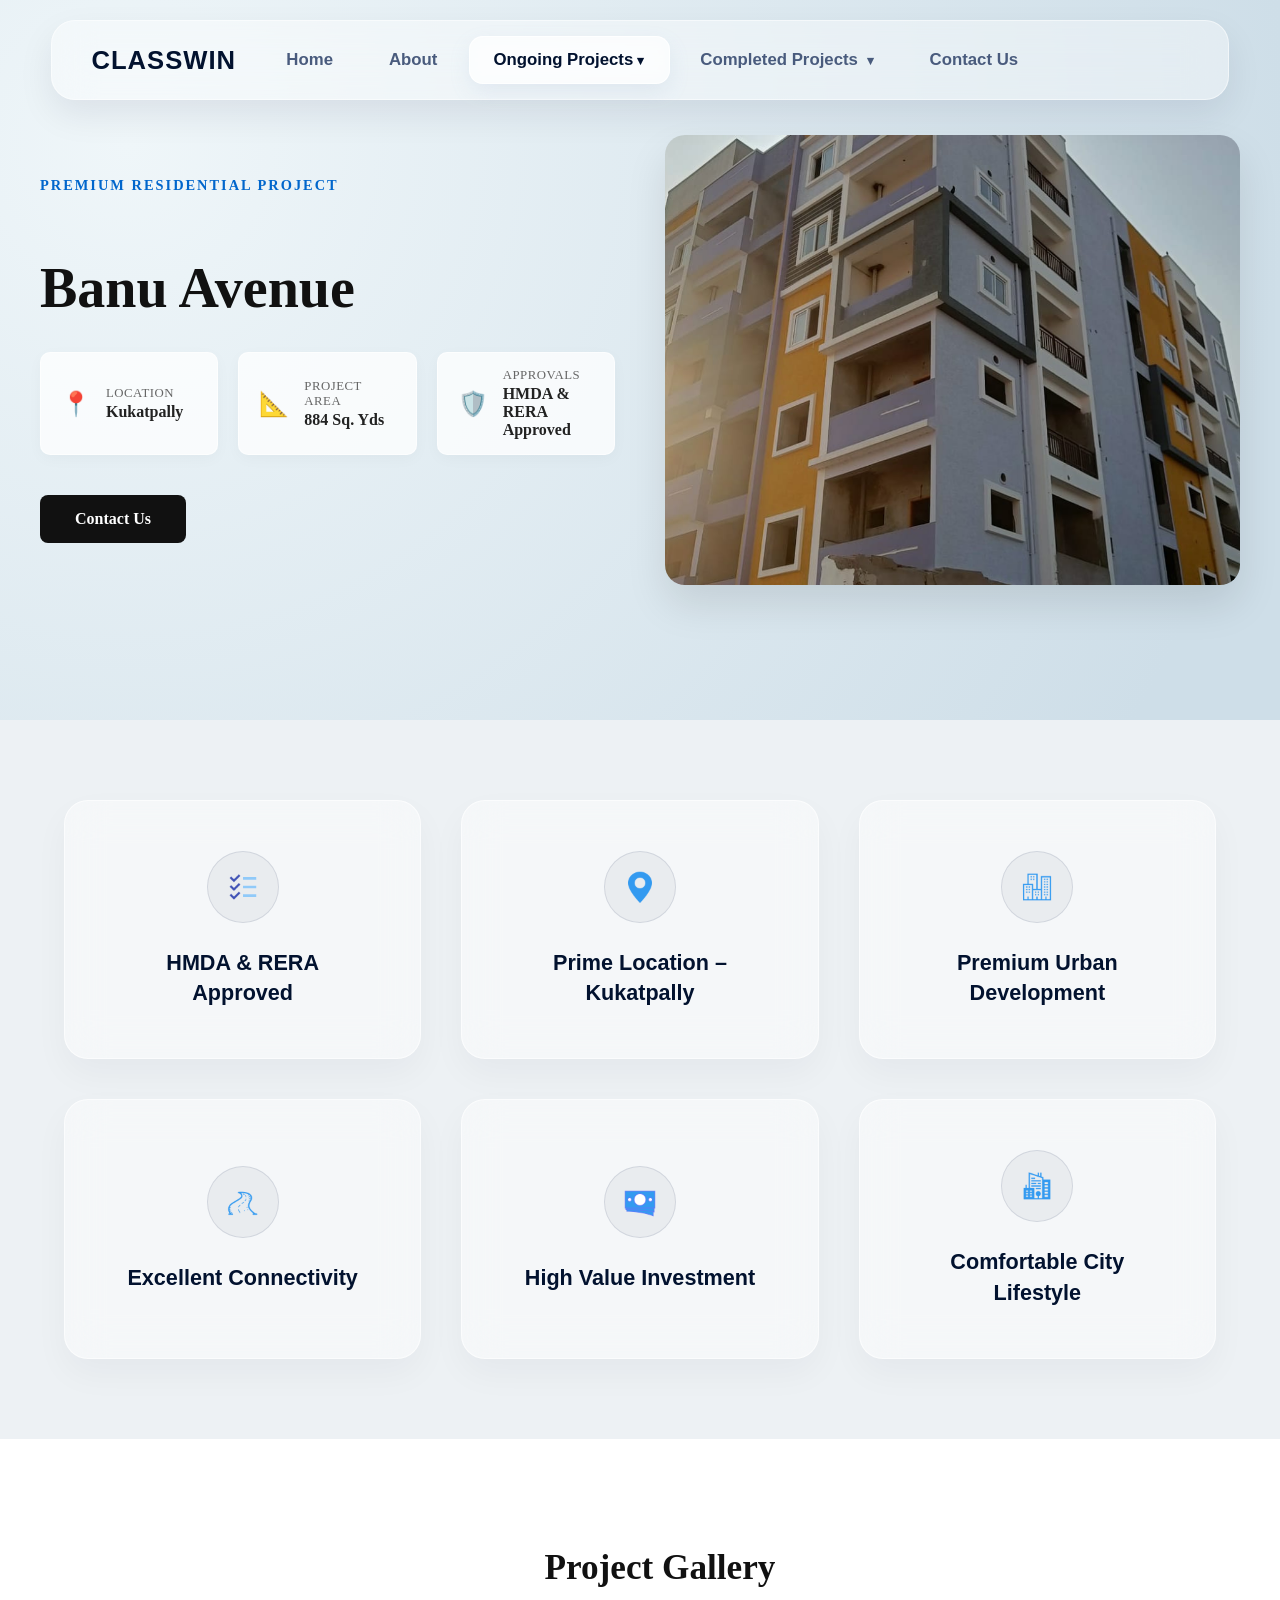
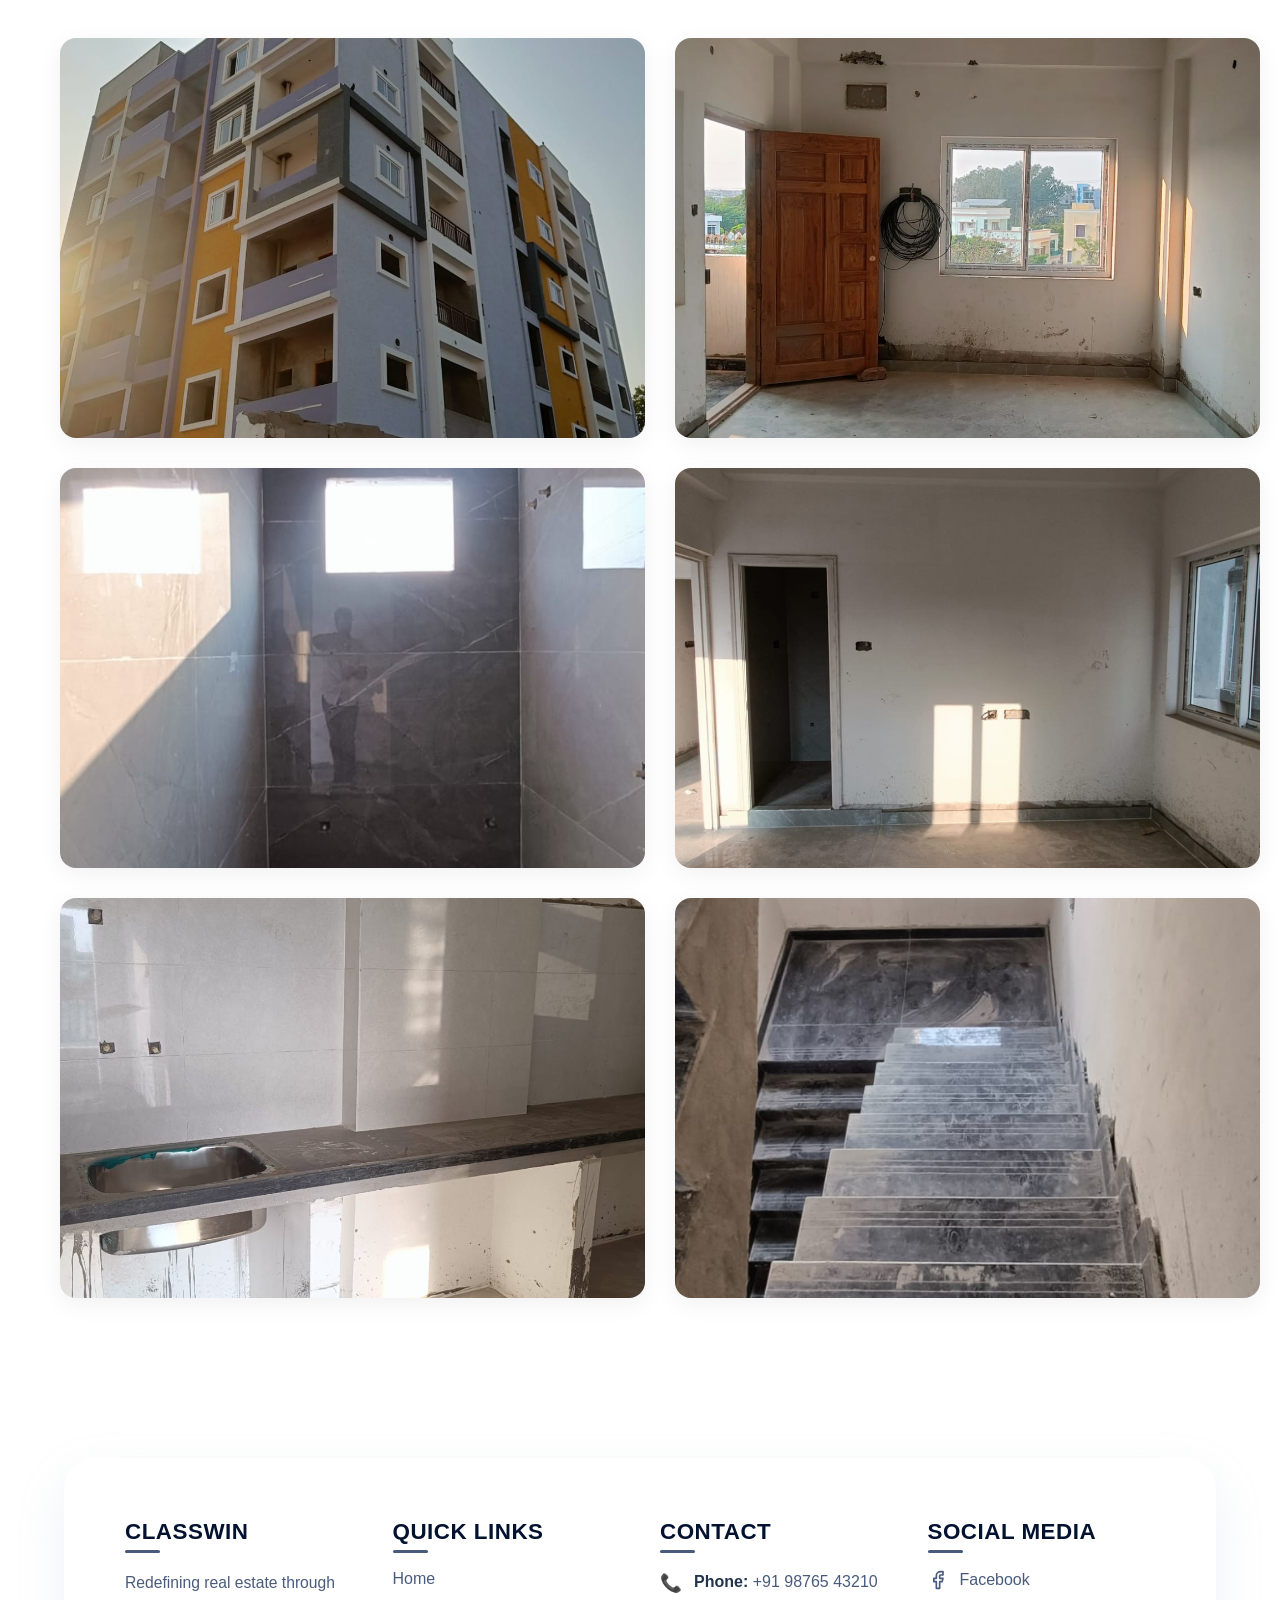
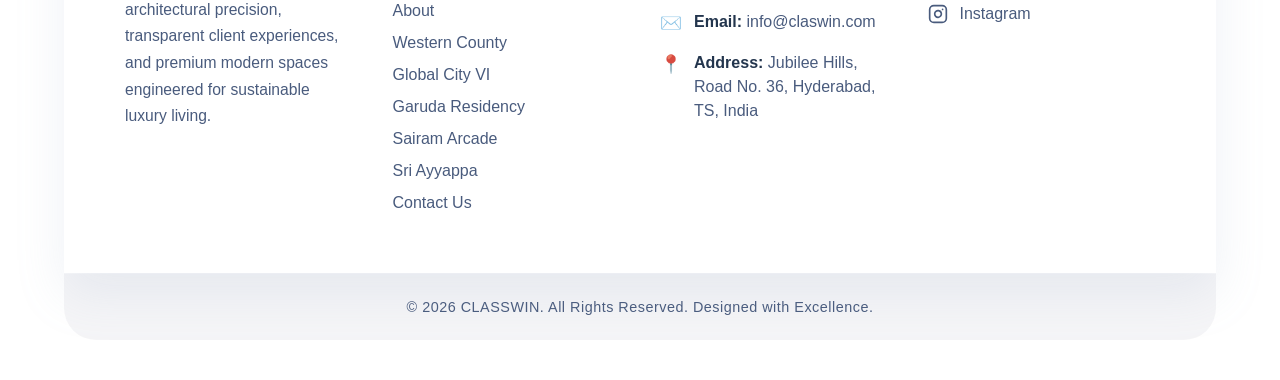
==== banuavenue.html @ 14d24e9e "completed banuavenue project page" ====
<!DOCTYPE html>
<html lang="en">
<head>
    <meta charset="UTF-8">
    <meta name="viewport" content="width=device-width, initial-scale=1.0">
    <title>Banu Avenue</title>
    <link rel="stylesheet" href="CSS/style.css">
    <link rel="stylesheet" href="CSS/banuavenue.css">
</head>
<body>
    <header>
       <header class="main-header">
     <nav class="navbar">
        <div class="logo">CLASSWIN</div>
        
        <div class="nav-links-container">
            <!-- The sliding glass container element -->
            <div class="sliding-glass-pill"></div>
            
            <ul class="nav-links">
                <li class="nav-item"><a href="home.html">Home</a></li>
                <li class="nav-item"><a href="about.html">About</a></li>
                <li class="nav-item has-dropdown">
    <a href="javascript:void(0);" class="dropdown-trigger">Ongoing Projects<span class="arrow">&#9662;</span></a>
    <ul class="dropdown-menu">
        <li><a href="Globalcity_VI.html">Global City VI</a></li>
        <li><a href="westerncounty.html">Western County</a></li>
        <li><a href="hamptonpalms.html">Hampton Palms</a></li>
        <li><a href="banuavenue.html">Banu Avenue</a></li>
    </ul>
</li>
                <li class="nav-item has-dropdown">
    <a href="javascript:void(0);" class="dropdown-trigger">Completed Projects <span class="arrow">&#9662;</span></a>
    <ul class="dropdown-menu">
        <li><a href="garudaresidency.html">Garuda Residency</a></li>
        <li><a href="sairamarcade.html">Sairam Arcade</a></li>
        <li><a href="sriayyappa.html">Sri Ayyappa</a></li>
    </ul>
</li>
                <li class="nav-item"><a href="contactus.html">Contact Us</a></li>
            </ul>
        </div>
        

        <span class="nav-spacer"></span>
    </nav>
</header>
    </header>

    <main>
        <section class="hero-section">
    <div class="hero-container">
        <div class="hero-content">
            <span class="hero-tag">Premium Residential Project</span>
            <h1>Banu Avenue</h1>
            
            <div class="hero-details">
                <div class="detail-item">
                    <span class="detail-icon">📍</span>
                    <div class="detail-text">
                        <small>Location</small>
                        <strong>Kukatpally</strong>
                    </div>
                </div>
                
                <div class="detail-item">
                    <span class="detail-icon">📐</span>
                    <div class="detail-text">
                        <small>Project Area</small>
                        <strong>884 Sq. Yds</strong>
                    </div>
                </div>

                <div class="detail-item">
                    <span class="detail-icon">🛡️</span>
                    <div class="detail-text">
                        <small>Approvals</small>
                        <strong>HMDA & RERA Approved</strong>
                    </div>
                </div>
            </div>

            <div class="hero-actions">
                <a href="contactus.html" class="btn-primary">Contact Us</a>
            </div>
        </div>
        
        <div class="hero-image">
            <div class="image-wrapper">
                <img src="Assets/Images/Ongoing-projects/banuavenue/image2.jpeg" alt="Banu Avenue Presentation">
            </div>
        </div>
    </div>
</section>


<section class="features-grid-section">
    <div class="features-container">

        <!-- Card 1 -->
        <div class="feature-parent-card">
            <div class="feature-icon-wrapper">
                <img src="Assets/Images/Ongoing-projects/banuavenue/hmda&rera.png" alt="HMDA & RERA Approved Icon">
            </div>
            <h3>HMDA & RERA Approved</h3>
            
            <!-- Hidden Child Pop-up Card -->
            <div class="feature-child-popup">
                <p>Banu Avenue is approved by HMDA and RERA, ensuring legal security, transparent documentation, and a safe investment for every buyer.</p>
            </div>
        </div>

        <!-- Card 2 -->
        <div class="feature-parent-card">
            <div class="feature-icon-wrapper">
                <img src="Assets/Images/Ongoing-projects/banuavenue/primelocation.png" alt="Prime Location Icon">
            </div>
            <h3>Prime Location – Kukatpally</h3>
            
            <!-- Hidden Child Pop-up Card -->
            <div class="feature-child-popup">
                <p>Located in the heart of Kukatpally, one of Hyderabad's most sought-after areas, the project offers excellent connectivity to IT hubs, metro stations, shopping malls, schools, hospitals, and major roadways.</p>
            </div>
        </div>

        <!-- Card 3 -->
        <div class="feature-parent-card">
            <div class="feature-icon-wrapper">
                <img src="Assets/Images/Ongoing-projects/banuavenue/urban.png" alt="Premium Urban Development Icon">
            </div>
            <h3>Premium Urban Development</h3>
            
            <!-- Hidden Child Pop-up Card -->
            <div class="feature-child-popup">
                <p>Spread across 884 Sq. Yds, Banu Avenue is designed to maximize space with a well-planned layout that perfectly complements modern city living.</p>
            </div>
        </div>

        <!-- Card 4 -->
        <div class="feature-parent-card">
            <div class="feature-icon-wrapper">
                <img src="Assets/Images/Ongoing-projects/banuavenue/connectivity.png" alt="Excellent Connectivity Icon">
            </div>
            <h3>Excellent Connectivity</h3>
            
            <!-- Hidden Child Pop-up Card -->
            <div class="feature-child-popup">
                <p>Enjoy seamless access to major business districts, public transportation, educational institutions, healthcare centers, and entertainment destinations, making daily life more convenient.</p>
            </div>
        </div>

        <!-- Card 5 -->
        <div class="feature-parent-card">
            <div class="feature-icon-wrapper">
                <img src="Assets/Images/Ongoing-projects/banuavenue/Highinvestment.png" alt="High Value Investment Icon">
            </div>
            <h3>High Value Investment</h3>
            
            <!-- Hidden Child Pop-up Card -->
            <div class="feature-child-popup">
                <p>With Kukatpally's consistently growing real estate demand and strong infrastructure, Banu Avenue presents an excellent opportunity for both residential buyers and investors seeking long-term appreciation.</p>
            </div>
        </div>

        <!-- Card 6 -->
        <div class="feature-parent-card">
            <div class="feature-icon-wrapper">
                <img src="Assets/Images/Ongoing-projects/banuavenue/city.png" alt="Comfortable City Lifestyle Icon">
            </div>
            <h3>Comfortable City Lifestyle</h3>
            
            <!-- Hidden Child Pop-up Card -->
            <div class="feature-child-popup">
                <p>Designed for urban convenience, Banu Avenue offers a secure and well-connected environment where modern amenities and everyday essentials are always within easy reach.</p>
            </div>
        </div>

    </div>
</section>
<section class="gallery-section">
    <div class="gallery-container">
        <h2 class="gallery-title">Project Gallery</h2>
        
        <div class="image-grid">
            <div class="gallery-card">
                <img src="Assets/Images/Ongoing-projects/banuavenue/image2.jpeg" alt="Gallery Image 1">
            </div>
            
            <div class="gallery-card">
                <img src="Assets/Images/Ongoing-projects/banuavenue/image4.jpeg" alt="Gallery Image 2">
            </div>

            <div class="gallery-card">
                <img src="Assets/Images/Ongoing-projects/banuavenue/image6.jpeg" alt="Gallery Image 3">
            </div>

            <div class="gallery-card">
                <img src="Assets/Images/Ongoing-projects/banuavenue/image8.jpeg" alt="Gallery Image 4">
            </div>

            <div class="gallery-card">
                <img src="Assets/Images/Ongoing-projects/banuavenue/image12.jpeg" alt="Gallery Image 5">
            </div>

            <div class="gallery-card">
                <img src="Assets/Images/Ongoing-projects/banuavenue/image15.jpeg" alt="Gallery Image 6">
            </div>
        </div>
    </div>
</section>




    </main>

    <footer class="footer">
    <div class="footer-container">
        <div class="footer-heading footer-1">
            <h2>CLASSWIN</h2>
            <p>Redefining real estate through architectural precision, transparent client experiences, and premium modern spaces engineered for sustainable luxury living.</p>
        </div>
        <div class="footer-heading footer-2">
            <h2>Quick Links</h2>
            <ul class="footer-links">
                <li><a href="home.html">Home</a></li>
                <li><a href="about.html">About</a></li>
                <li><a href="westerncounty.html">Western County</a></li>
                <li><a href="Globalcity_VI.html">Global City VI</a></li>
                <li><a href="garudaresidency.html">Garuda Residency</a></li>
                <li><a href="sairamarcade.html">Sairam Arcade</a></li>
                <li><a href="sriayyappa.html">Sri Ayyappa</a></li>
                <li><a href="contactus.html">Contact Us</a></li>
            </ul>
        </div>
        <div class="footer-heading footer-3">
            <h2>Contact</h2>
            <ul class="footer-contact-list">
                <li>
                    <span class="contact-icon">📞</span>
                    <span class="contact-text"><strong>Phone:</strong> +91 98765 43210</span>
                </li>
                <li>
                    <span class="contact-icon">✉️</span>
                    <span class="contact-text"><strong>Email:</strong> info@claswin.com</span>
                </li>
                <li>
                    <span class="contact-icon">📍</span>
                    <span class="contact-text"><strong>Address:</strong> Jubilee Hills, Road No. 36, Hyderabad, TS, India</span>
                </li>
            </ul>
        </div>
        <div class="footer-heading footer-4">
            <h2>Social Media</h2>
            <ul class="footer-social-links">
                <li>
            <a href="https://facebook.com" target="_blank" rel="noopener noreferrer">
                <svg class="social-svg-icon" viewBox="0 0 24 24" fill="none" stroke="currentColor" stroke-width="2" stroke-linecap="round" stroke-linejoin="round">
                    <path d="M18 2h-3a5 5 0 0 0-5 5v3H7v4h3v8h4v-8h3l1-4h-4V7a1 1 0 0 1 1-1h3z"></path>
                </svg>
                Facebook
            </a>
        </li>
        <li>
            <a href="https://instagram.com" target="_blank" rel="noopener noreferrer">
                <svg class="social-svg-icon" viewBox="0 0 24 24" fill="none" stroke="currentColor" stroke-width="2" stroke-linecap="round" stroke-linejoin="round">
                    <rect x="2" y="2" width="20" height="20" rx="5" ry="5"></rect>
                    <path d="M16 11.37A4 4 0 1 1 12.63 8 4 4 0 0 1 16 11.37z"></path>
                    <line x1="17.5" y1="6.5" x2="17.51" y2="6.5"></line>
                </svg>
                Instagram
            </a>
            </ul>
        </div>
    </div> 

    <div class="footer-bottom-bar">
        <p>&copy; 2026 CLASSWIN. All Rights Reserved. Designed with Excellence.</p>
    </div>
</footer>

    <script src="JS/main.js"></script>
    <script src="JS/navigation.js"></script>
    <script src="JS/projects.js"></script>
</body>
</html>
---- CSS/style.css ----
body {
    margin: 0;
    padding: 0;
    min-height: 100vh;
    width: 100%;
    
    
    background-attachment: fixed; 
    
    
    background-image: 
        
        radial-gradient(circle 380px at center, rgba(243, 215, 184, 0.45) 0%, rgba(243, 215, 184, 0) 65%),
        
        
        radial-gradient(circle 550px at center, rgba(206, 230, 225, 0.5) 20%, rgba(206, 230, 225, 0) 70%),
        
        
        radial-gradient(circle 750px at center, rgba(199, 211, 234, 0.5) 40%, rgba(199, 211, 234, 0) 80%),
        
        
        radial-gradient(circle 1000px at center, rgba(181, 196, 210, 0.25) 0%, rgba(181, 196, 210, 0) 75%),
        
        
        linear-gradient(135deg, #e4e9ed 0%, #edf1f4 50%, #e9edf0 100%);
        
    background-size: 100% 100%;
    background-repeat: no-repeat;
}



.main-header {
    width: 100%;
    position: absolute;
    top: 0;
    left: 0;
    z-index: 9999;
    padding: 20px 0; 
    display: flex;
    justify-content: center;
    pointer-events: none; 
}


.navbar {
    pointer-events: auto;  
    width: 92%;              
    max-width: 1440px;
    height: 80px;             
    padding: 0 40px;
    display: flex;
    justify-content: space-between;
    align-items: center;
    box-sizing: border-box;
    
   
    background: rgba(255, 255, 255, 0.4);
    backdrop-filter: blur(20px);
    -webkit-backdrop-filter: blur(20px);
    border: 1px solid rgba(255, 255, 255, 0.5);
    border-radius: 24px;
    box-shadow: 0 15px 35px rgba(2, 18, 47, 0.08);
}


.logo {
    font-family: 'Saira', sans-serif;
    font-size: 1.6rem;
    font-weight: 800;
    color: #02122F;
    letter-spacing: 1px;
}


.nav-links-container {
    position: relative;       
    display: flex;
    align-items: center;
}

.nav-links {
    display: flex;
    align-items: center;
    gap: 8px;                
    list-style: none;
    padding: 0;
    margin: 0;
    position: relative;
    z-index: 2;               
}


.nav-item {
    position: relative;
}

.nav-item a {
    display: block;
    padding: 12px 24px;       
    font-family: 'Saira', sans-serif;
    font-size: 1.05rem;       
    font-weight: 600;
    color: #495B7D;          
    text-decoration: none;
    transition: color 0.3s ease;
    white-space: nowrap;
}
.dropdown-trigger {
    cursor: default;
}


.arrow {
    font-size: 0.8rem;
    margin-left: 4px;
    display: inline-block;
    transition: transform 0.3s ease;
}


.sliding-glass-pill {
    position: absolute;
    height: 46px;             
    background: rgba(255, 255, 255, 0.65);
    backdrop-filter: blur(10px);
    -webkit-backdrop-filter: blur(10px);
    border: 1px solid rgba(255, 255, 255, 0.8);
    border-radius: 14px;
    box-shadow: 0 8px 20px rgba(139, 163, 197, 0.15);
    
    
    pointer-events: none;     
    z-index: 1;
    opacity: 0;               
    transition: all 0.38s cubic-bezier(0.25, 1, 0.5, 1);
}


.nav-item:hover > a,
.nav-item.active > a {
    color: #02122F;          
}

.nav-item:hover .arrow {
    transform: rotate(180deg); 
}


.dropdown-menu {
    position: absolute;
    top: calc(100% + 15px);   
    left: 50%;
    transform: translateX(-50%) translateY(10px);
    width: 230px;
    padding: 12px;
    list-style: none;
    margin: 0;
    opacity: 0;
    visibility: hidden;
    
    
    background: rgba(255, 255, 255, 0.85);
    backdrop-filter: blur(25px);
    -webkit-backdrop-filter: blur(25px);
    border: 1px solid rgba(255, 255, 255, 0.9);
    border-radius: 18px;
    box-shadow: 0 20px 40px rgba(2, 18, 47, 0.12);
    
    transition: opacity 0.3s ease, transform 0.3s ease, visibility 0.3s;
    z-index: 100;
}

.has-dropdown:hover .dropdown-menu {
    opacity: 1;
    visibility: visible;
    transform: translateX(-50%) translateY(0);
}

.dropdown-menu li a {
    padding: 12px 16px;
    font-size: 0.95rem;
    color: #495B7D;
    border-radius: 10px;
    transition: background 0.25s ease, color 0.25s ease;
}

.dropdown-menu li a:hover {
    background: rgba(2, 18, 47, 0.05);
    color: #02122F;
    padding-left: 20px;       
}

.nav-spacer {
    width: 120px;             
    display: inline-block;
}

@media (max-width: 1024px) {
    .nav-spacer { display: none; }
}





.footer {
    width: 90%;
    max-width: 1400px;
    margin: 80px auto 40px auto; 
    box-sizing: border-box;
}

/* Glass Main Panel Deck */
.footer-container {
    display: flex;
    justify-content: space-between;
    align-items: flex-start;
    padding: 60px 40px;
    
   
    background: rgba(255, 255, 255, 0.45);
    backdrop-filter: blur(20px);
    -webkit-backdrop-filter: blur(20px);
    border: 1px solid rgba(255, 255, 255, 0.6);
    border-radius: 32px 32px 0 0; 
    
    box-shadow: 0 20px 50px rgba(139, 163, 197, 0.15);
    font-family: 'Saira', sans-serif;
    font-size: 16px;
    font-weight: 400;
}

.footer-heading {
    flex: 1;
    margin: 0 20px;
}


.footer-heading h2 {
    font-size: 1.4rem;
    font-weight: 700;
    color: #02122F;             
    margin: 0 0 25px 0;
    text-transform: uppercase;
    letter-spacing: 0.5px;
    position: relative;
}

.footer-heading h2::after {
    content: '';
    position: absolute;
    bottom: -8px;
    left: 0;
    width: 35px;
    height: 3px;
    background-color: #495B7D;   
    border-radius: 2px;
}

.footer-1 p {
    line-height: 1.7;
    color: #495B7D;              
    margin: 0;
    font-size: 0.98rem;
}


.footer-links, 
.footer-contact-list, 
.footer-social-links {
    list-style: none;
    padding: 0;
    margin: 0;
    display: flex;
    flex-direction: column;
    gap: 14px;                   
}


.footer-links li a {
    text-decoration: none;
    color: #495B7D;
    font-weight: 500;
    display: inline-block;
    transition: color 0.3s ease, transform 0.3s ease;
    position: relative;
}


.footer-links li a::after {
    content: '';
    position: absolute;
    width: 100%;
    transform: scaleX(0);
    height: 2px;
    bottom: -2px;
    left: 0;
    background-color: #02122F;
    transform-origin: bottom right;
    transition: transform 0.35s ease-out;
}

.footer-links li a:hover {
    color: #02122F;
    transform: translateX(4px); 
}

.footer-links li a:hover::after {
    transform: scaleX(1);
    transform-origin: bottom left;
}


.footer-contact-list li {
    display: flex;
    align-items: flex-start;
    gap: 12px;
    line-height: 1.5;
    color: #495B7D;
}

.contact-icon {
    font-size: 1.1rem;
    filter: grayscale(20%);      
}

.contact-text strong {
    color: #23354D;              
}


.footer-social-links li a {
    display: flex;
    align-items: center;
    gap: 12px;
    text-decoration: none;
    color: #495B7D;
    font-weight: 500;
    transition: color 0.3s ease, transform 0.3s ease;
}

.footer-social-links li a:hover {
    color: #02122F;
    transform: translateY(-2px); /* Lifts icon up slightly on hover */
}

.social-svg-icon {
    width: 20px;
    height: 20px;
    fill: none;                  
    stroke: #495B7D;             
    stroke-width: 2;
    stroke-linecap: round;
    stroke-linejoin: round;
    transition: stroke 0.3s ease; 
}

.social-icon {
    font-size: 1.1rem;
}

/* Bottom Copyright Bar Panel */
.footer-bottom-bar {
    width: 100%;
    text-align: center;
    padding: 25px 20px;
    background: rgba(2, 18, 47, 0.04); /* Ultra-clean, subtle border-deck anchor block */
    border-top: 1px solid rgba(255, 255, 255, 0.4);
    box-sizing: border-box;
    border-radius: 0 0 32px 32px;
}

.footer-bottom-bar p {
    margin: 0;
    font-family: 'Saira', sans-serif;
    font-size: 0.9rem;
    color: #495B7D;
    font-weight: 500;
    letter-spacing: 0.5px;
}
---- CSS/banuavenue.css ----
.hero-section {
    background: radial-gradient(circle at 10% 20%, rgb(239, 246, 249) 0%, rgb(206, 222, 232) 90%);
    padding: 100px 20px;
    display: flex;
    justify-content: center;
    align-items: center;
    width: 100%;
    min-height: 80vh;
    box-sizing: border-box;
}

.hero-container {
    max-width: 1200px;
    width: 100%;
    display: grid;
    grid-template-columns: 1fr 1fr;
    grid-gap: 50px;
    align-items: center;
}

.hero-content {
    display: flex;
    flex-direction: column;
    justify-content: center;
}

.hero-tag {
    font-size: 0.9rem;
    text-transform: uppercase;
    letter-spacing: 2px;
    color: #0066cc;
    font-weight: 700;
    margin-bottom: 15px;
}

.hero-content h1 {
    font-size: 3.5rem;
    color: #111111;
    font-weight: 800;
    line-height: 1.2;
    margin-bottom: 30px;
}

.hero-details {
    display: grid;
    grid-template-columns: repeat(auto-fit, minmax(160px, 1fr));
    grid-gap: 20px;
    margin-bottom: 40px;
}

.detail-item {
    background: rgba(255, 255, 255, 0.75);
    padding: 15px 20px;
    border-radius: 10px;
    display: flex;
    align-items: center;
    grid-gap: 15px;
    box-shadow: 0 4px 15px rgba(0, 0, 0, 0.03);
    border: 1px solid rgba(255, 255, 255, 0.6);
}

.detail-icon {
    font-size: 1.5rem;
}

.detail-text {
    display: flex;
    flex-direction: column;
}

.detail-text small {
    font-size: 0.8rem;
    color: #666666;
    text-transform: uppercase;
    letter-spacing: 0.5px;
    margin-bottom: 2px;
}

.detail-text strong {
    font-size: 1rem;
    color: #222222;
    font-weight: 600;
}

.hero-actions {
    display: flex;
}

.btn-primary {
    background: #111111;
    color: #ffffff;
    padding: 15px 35px;
    border-radius: 8px;
    text-decoration: none;
    font-weight: 600;
    font-size: 1rem;
    transition: background 0.3s ease, transform 0.2s ease;
}

.btn-primary:hover {
    background: #333333;
    transform: translateY(-2px);
}

.hero-image {
    display: flex;
    justify-content: center;
    align-items: center;
}

.image-wrapper {
    width: 100%;
    height: 450px;
    border-radius: 20px;
    overflow: hidden;
    box-shadow: 0 20px 40px rgba(0, 0, 0, 0.1);
}

.image-wrapper img {
    width: 100%;
    height: 100%;
    object-fit: cover;
}

@media (max-width: 992px) {
    .hero-container {
        grid-template-columns: 1fr;
        grid-gap: 40px;
        text-align: center;
    }
    
    .hero-content {
        align-items: center;
    }
    
    .hero-details {
        justify-content: center;
        width: 100%;
    }
    
    .hero-actions {
        justify-content: center;
        width: 100%;
    }
    
    .image-wrapper {
        height: 350px;
    }
}

.features-grid-section {
    width: 100%;
    background-color: #edf1f4;
    padding: 80px 5%;
    box-sizing: border-box;
}

.features-container {
    width: 100%;
    max-width: 1200px;
    margin: 0 auto;
    display: grid;
    grid-template-columns: repeat(3, 1fr);
    gap: 40px;
}

.feature-parent-card {
    background: rgba(255, 255, 255, 0.45);
    backdrop-filter: blur(20px);
    -webkit-backdrop-filter: blur(20px);
    border: 1px solid rgba(255, 255, 255, 0.6);
    border-radius: 24px;
    padding: 50px 30px;
    text-align: center;
    display: flex;
    flex-direction: column;
    align-items: center;
    justify-content: center;
    min-height: 250px;
    position: relative;
    box-sizing: border-box;
    box-shadow: 0 15px 35px rgba(2, 18, 47, 0.04);
    transition: border-color 0.3s ease, background 0.3s ease;
}

.feature-icon-wrapper {
    width: 70px;
    height: 70px;
    background: rgba(3, 25, 63, 0.05);
    border: 1px solid rgba(3, 25, 63, 0.1);
    border-radius: 50%;
    display: flex;
    justify-content: center;
    align-items: center;
    margin-bottom: 25px;
    transition: transform 0.4s cubic-bezier(0.175, 0.885, 0.32, 1.275);
}

.feature-icon-wrapper img {
    width: 32px;
    height: 32px;
    object-fit: contain;
}

.feature-parent-card h3 {
    font-family: 'Saira', sans-serif;
    font-size: 1.35rem;
    font-weight: 700;
    color: #02122F;
    margin: 0;
    line-height: 1.4;
    max-width: 85%;
    transition: opacity 0.2s ease;
}

.feature-child-popup {
    position: absolute;
    top: 15px;
    left: 15px;
    right: 15px;
    bottom: 15px;
    background: rgba(255, 255, 255, 0.95);
    border: 1px solid #FFFFFF;
    border-radius: 18px;
    padding: 25px 20px;
    display: flex;
    align-items: center;
    justify-content: center;
    box-sizing: border-box;
    box-shadow: 0 20px 45px rgba(2, 18, 47, 0.15);
    opacity: 0;
    visibility: hidden;
    transform: scale(0.9) translateY(10px);
    transition: all 0.35s cubic-bezier(0.175, 0.885, 0.32, 1.275);
    z-index: 5;
}

.feature-child-popup p {
    font-family: 'Saira', sans-serif;
    font-size: 0.92rem;
    line-height: 1.6;
    color: #495B7D;
    margin: 0;
    text-align: center;
}

.feature-parent-card:hover {
    background: rgba(255, 255, 255, 0.6);
    border-color: rgba(3, 25, 63, 0.15);
}

.feature-parent-card:hover .feature-icon-wrapper {
    transform: scale(0.8) translateY(-10px);
}

.feature-parent-card:hover h3 {
    opacity: 0;
}

.feature-parent-card:hover .feature-child-popup {
    opacity: 1;
    visibility: visible;
    transform: scale(1) translateY(0);
}

@media (max-width: 992px) {
    .features-container {
        grid-template-columns: repeat(2, 1fr);
        gap: 30px;
    }
}

@media (max-width: 768px) {
    .features-container {
        grid-template-columns: 1fr;
        gap: 25px;
    }
    .feature-parent-card {
        min-height: 220px;
    }
}
.gallery-section {
    background-color: #ffffff;
    padding: 80px 20px;
    display: flex;
    justify-content: center;
    width: 100%;
}

.gallery-container {
    max-width: 1200px;
    width: 100%;
}

.gallery-title {
    text-align: center;
    font-size: 2.2rem;
    color: #111111;
    margin-bottom: 50px;
    font-weight: 700;
}

.image-grid {
    display: grid;
    grid-template-columns: repeat(auto-fit, minmax(450px, 1fr));
    grid-gap: 30px;
    grid-auto-rows: 400px;
}

.gallery-card {
    position: relative;
    overflow: hidden;
    border-radius: 16px;
    box-shadow: 0 6px 25px rgba(0, 0, 0, 0.06);
    background-color: #f8f9fa;
    cursor: pointer;
    transition: transform 0.3s ease, box-shadow 0.3s ease;
}

.gallery-card img {
    width: 100%;
    height: 100%;
    object-fit: cover;
    transition: transform 0.5s ease;
}

.gallery-card:hover {
    transform: translateY(-8px);
    box-shadow: 0 16px 35px rgba(0, 0, 0, 0.15);
}

.gallery-card:hover img {
    transform: scale(1.04);
}

@media (max-width: 768px) {
    .image-grid {
        grid-template-columns: 1fr;
        grid-auto-rows: 320px;
        grid-gap: 20px;
    }
}
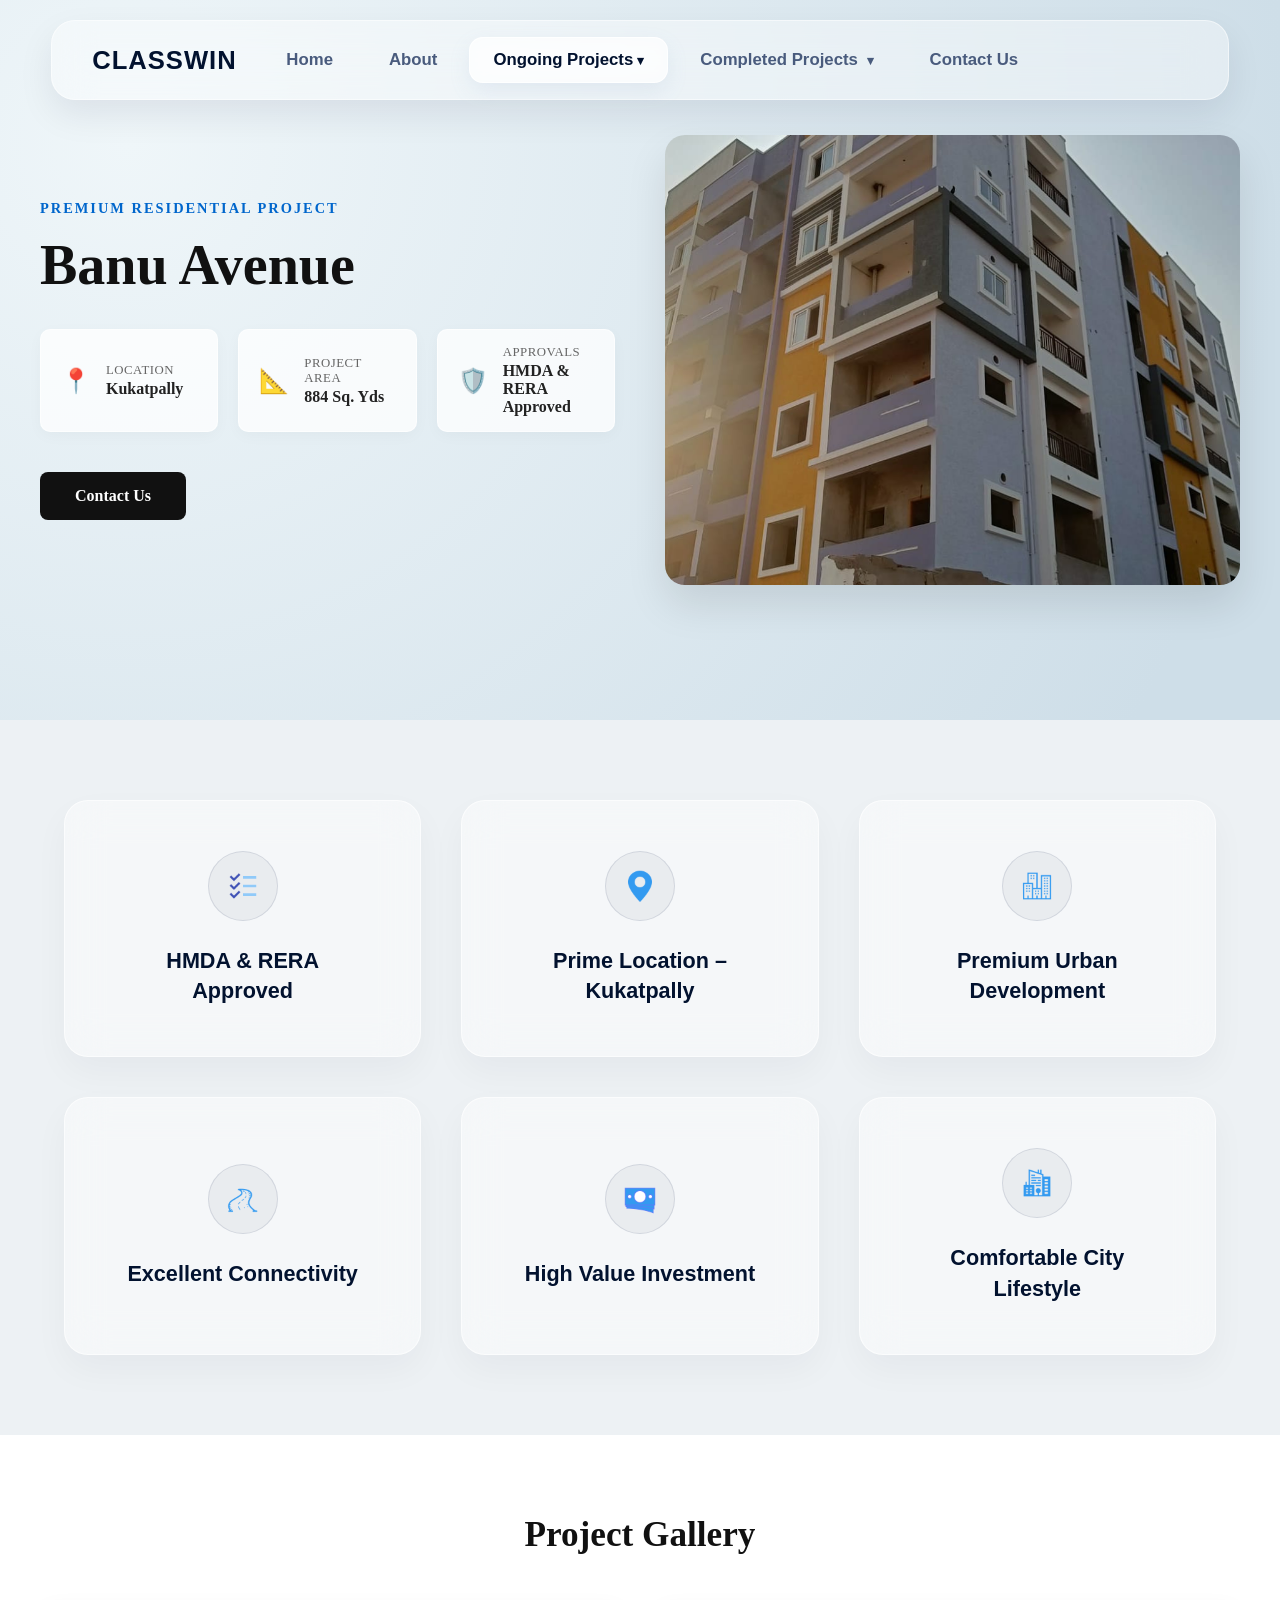
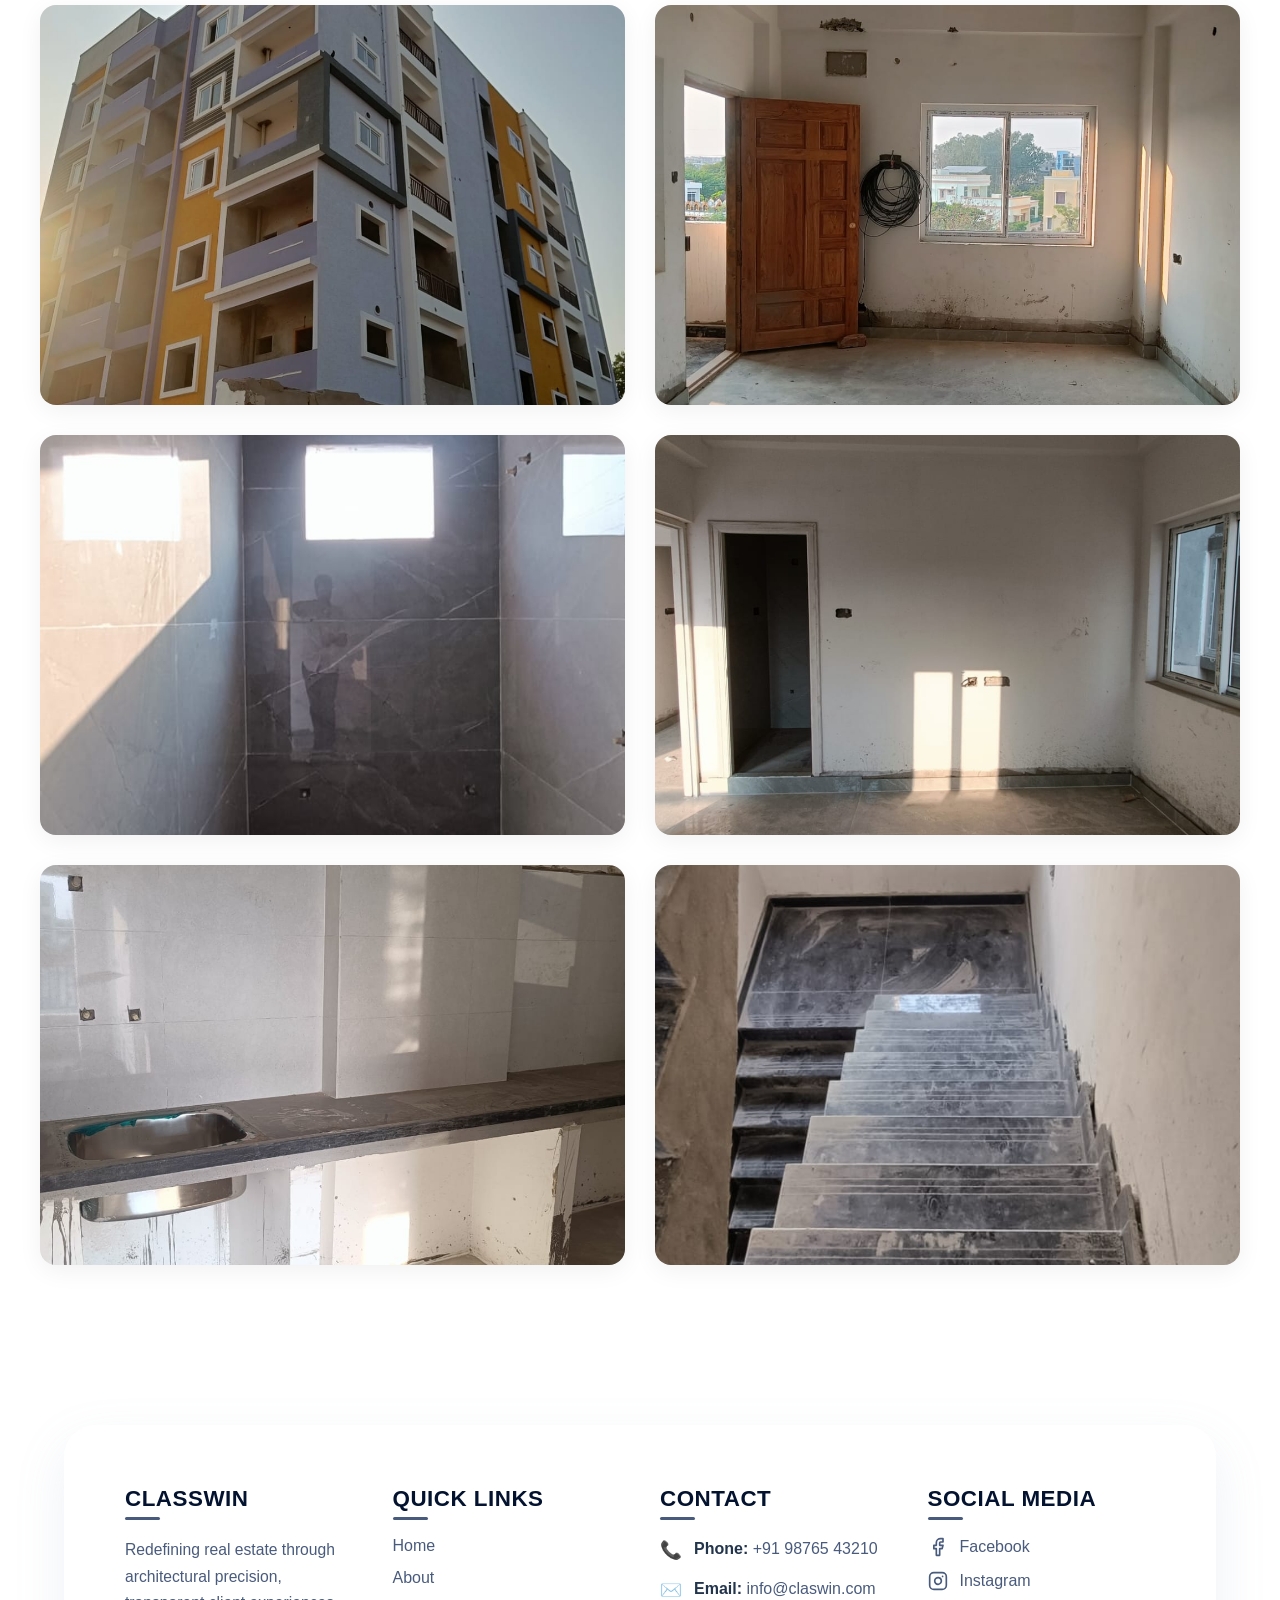
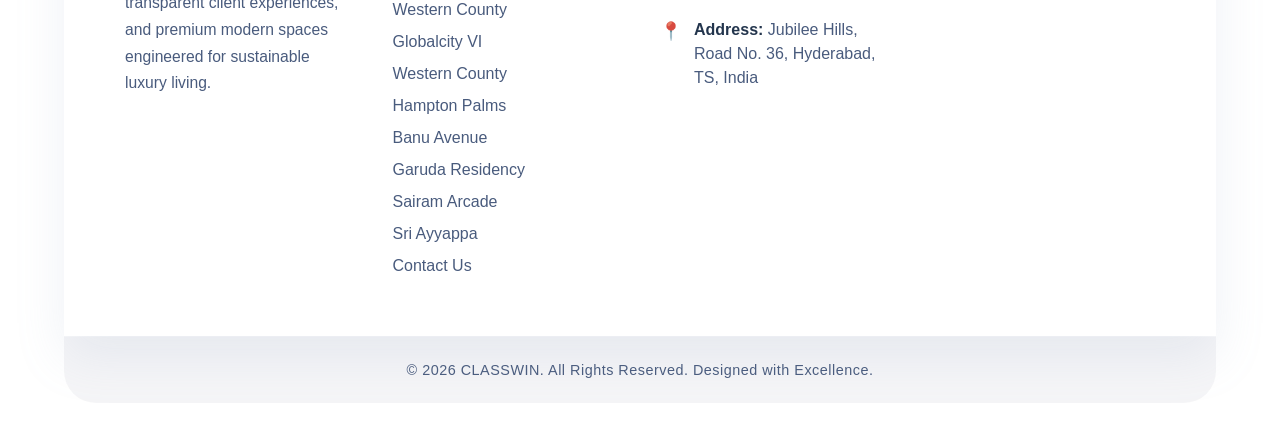
==== commit 1efce9cb: "updated footer" ====
--- a/banuavenue.html
+++ b/banuavenue.html
@@ -226,7 +226,10 @@
                 <li><a href="home.html">Home</a></li>
                 <li><a href="about.html">About</a></li>
                 <li><a href="westerncounty.html">Western County</a></li>
-                <li><a href="Globalcity_VI.html">Global City VI</a></li>
+                <li><a href="Globalcity_VI.html">Globalcity VI</a></li>
+                <li><a href="westerncounty.html">Western County</a></li>
+                <li><a href="hamptonpalms.html">Hampton Palms</a></li>
+                <li><a href="banuavenue.html">Banu Avenue</a></li>
                 <li><a href="garudaresidency.html">Garuda Residency</a></li>
                 <li><a href="sairamarcade.html">Sairam Arcade</a></li>
                 <li><a href="sriayyappa.html">Sri Ayyappa</a></li>
--- a/CSS/style.css
+++ b/CSS/style.css
@@ -1,5 +1,92 @@
 
-
+/* 1. Global Box Sizing & Fluid Layouts */
+* {
+    box-sizing: border-box;
+    margin: 0;
+    padding: 0;
+}
+
+html, body {
+    width: 100%;
+    overflow-x: hidden; /* Prevents broken horizontal scrolling on mobile */
+    font-size: 16px;    /* Base standard */
+}
+
+/* 2. Fluid Image Handling (Stops images from breaking layouts) */
+img {
+    max-width: 100%;
+    height: auto;
+    display: block;
+}
+
+/* 3. Global Container (Use this class for all main page blocks) */
+.container {
+    width: 100%;
+    max-width: 1200px;
+    margin: 0 auto;
+    padding: 0 20px; /* Essential side spacing for mobile screens */
+}
+
+
+/* ========================================== */
+/* 4. Global Media Queries (The Breakpoints)  */
+/* ========================================== */
+
+/* --- Tablet Devices (Landscape & Portrait) --- */
+@media (max-width: 1024px) {
+    html {
+        font-size: 15px; /* Scaled down typography for smaller viewports */
+    }
+    
+    /* Switch 2-column structures (like your hero banner) to single column */
+    .hero-container {
+        grid-template-columns: 1fr;
+        grid-gap: 40px;
+        text-align: center;
+    }
+
+    .hero-content {
+        align-items: center;
+    }
+}
+
+/* --- Mobile Devices (Smartphones) --- */
+@media (max-width: 768px) {
+    html {
+        font-size: 14px; /* Scaled down further for readability on phones */
+    }
+
+    /* Adjust padding so sections don't look awkwardly tall on mobile */
+    .hero-section, 
+    .features-section, 
+    .gallery-section {
+        padding: 50px 15px;
+    }
+
+    /* Force grids to single columns if cards get squished */
+    .image-grid, 
+    .features-grid {
+        grid-template-columns: 1fr !important;
+        grid-auto-rows: auto; /* Lets contents dictate natural height */
+        grid-gap: 24px;
+    }
+
+    /* Prevent the gallery images from feeling infinitely long */
+    .gallery-card {
+        height: 300px; 
+    }
+    
+    /* Make button groups stack nicely */
+    .hero-actions {
+        flex-direction: column;
+        width: 100%;
+    }
+    
+    .btn-primary {
+        width: 100%;
+        text-align: center;
+    }
+}
 body {
     margin: 0;
     padding: 0;
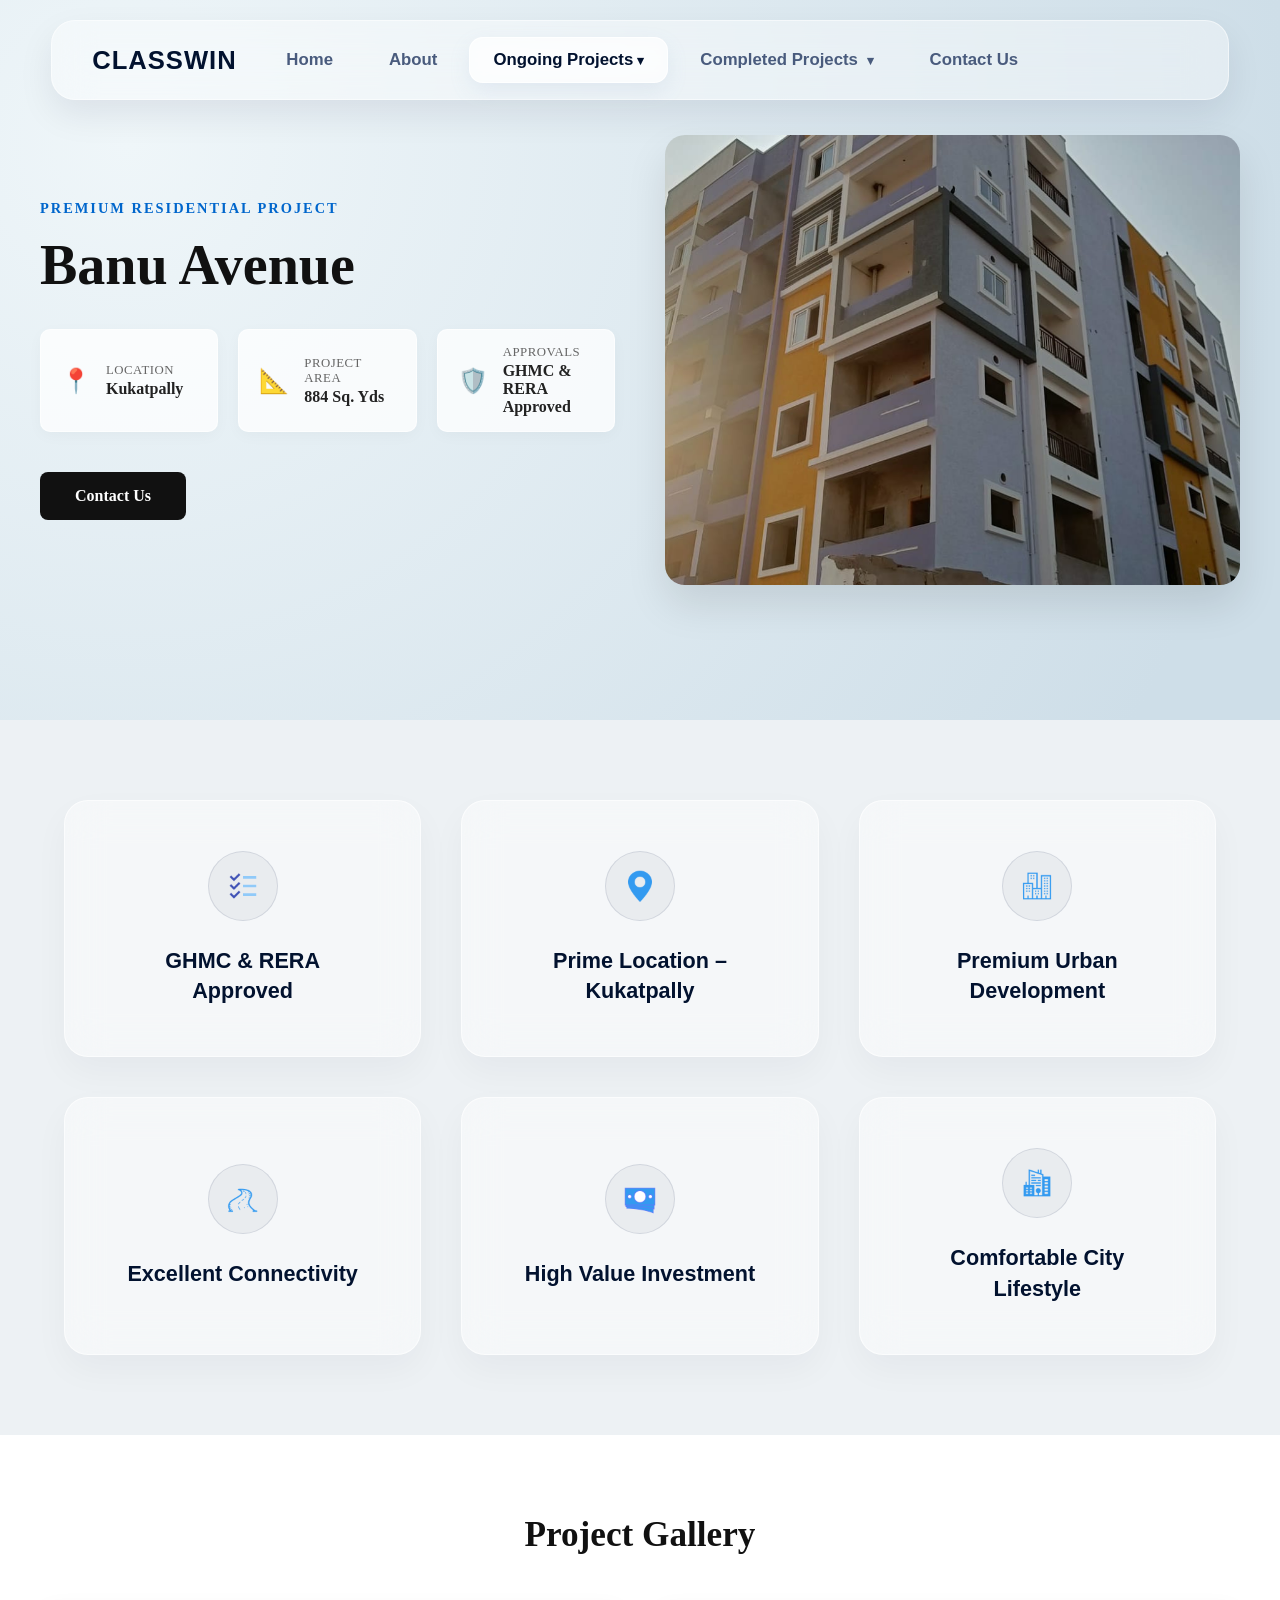
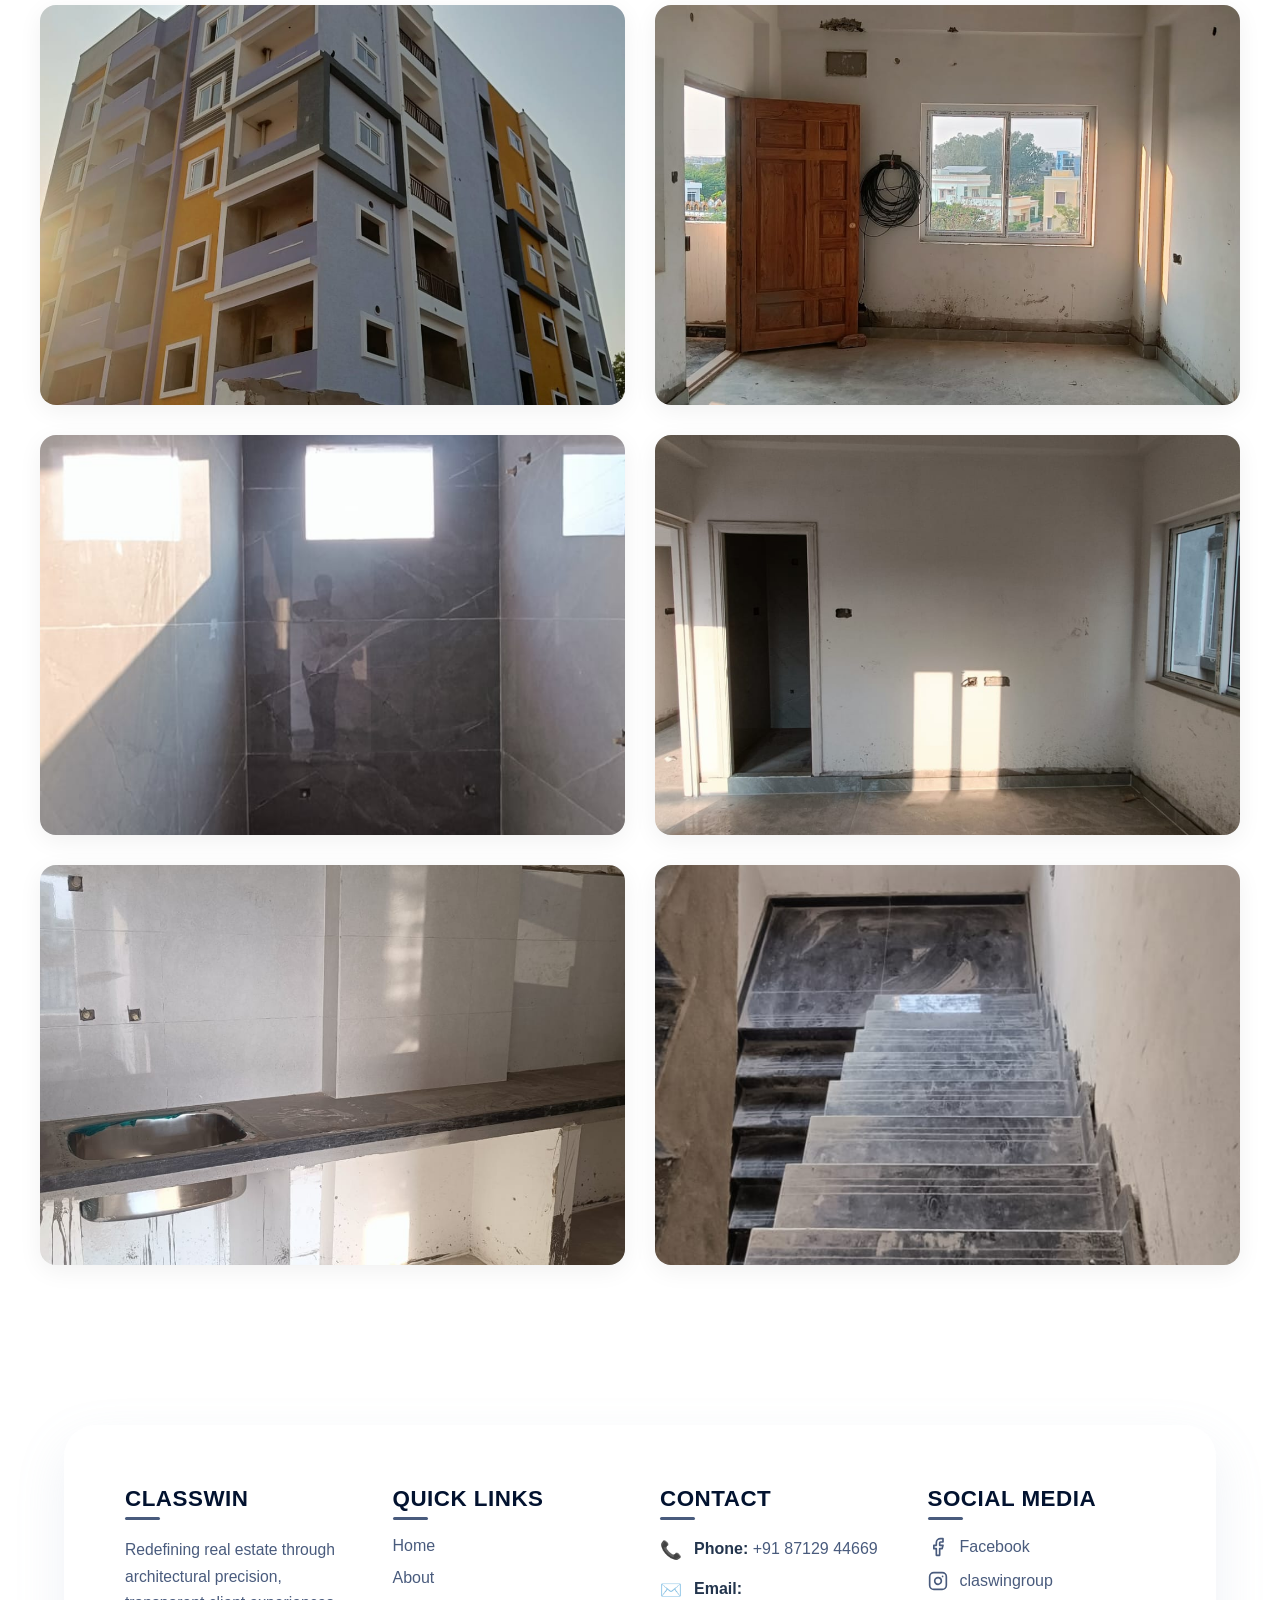
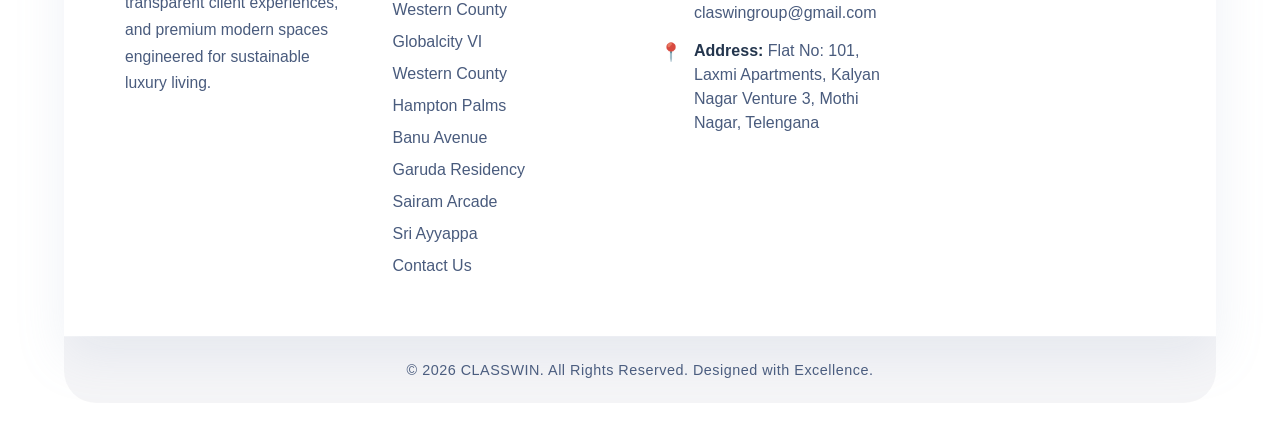
==== commit 058ade0b: "Minor changes are updated" ====
--- a/banuavenue.html
+++ b/banuavenue.html
@@ -75,7 +75,7 @@
                     <span class="detail-icon">🛡️</span>
                     <div class="detail-text">
                         <small>Approvals</small>
-                        <strong>HMDA & RERA Approved</strong>
+                        <strong>GHMC & RERA Approved</strong>
                     </div>
                 </div>
             </div>
@@ -102,11 +102,11 @@
             <div class="feature-icon-wrapper">
                 <img src="Assets/Images/Ongoing-projects/banuavenue/hmda&rera.png" alt="HMDA & RERA Approved Icon">
             </div>
-            <h3>HMDA & RERA Approved</h3>
-            
-            <!-- Hidden Child Pop-up Card -->
-            <div class="feature-child-popup">
-                <p>Banu Avenue is approved by HMDA and RERA, ensuring legal security, transparent documentation, and a safe investment for every buyer.</p>
+            <h3>GHMC & RERA Approved</h3>
+            
+            <!-- Hidden Child Pop-up Card -->
+            <div class="feature-child-popup">
+                <p>Banu Avenue is approved by GHMC and RERA, ensuring legal security, transparent documentation, and a safe investment for every buyer.</p>
             </div>
         </div>
 
@@ -241,15 +241,15 @@
             <ul class="footer-contact-list">
                 <li>
                     <span class="contact-icon">📞</span>
-                    <span class="contact-text"><strong>Phone:</strong> +91 98765 43210</span>
+                    <span class="contact-text"><strong>Phone:</strong> +91 87129 44669</span>
                 </li>
                 <li>
                     <span class="contact-icon">✉️</span>
-                    <span class="contact-text"><strong>Email:</strong> info@claswin.com</span>
+                    <span class="contact-text"><strong>Email:</strong> claswingroup@gmail.com</span>
                 </li>
                 <li>
                     <span class="contact-icon">📍</span>
-                    <span class="contact-text"><strong>Address:</strong> Jubilee Hills, Road No. 36, Hyderabad, TS, India</span>
+                    <span class="contact-text"><strong>Address:</strong> Flat No: 101, Laxmi Apartments, Kalyan Nagar Venture 3, Mothi Nagar, Telengana</span>
                 </li>
             </ul>
         </div>
@@ -271,7 +271,7 @@
                     <path d="M16 11.37A4 4 0 1 1 12.63 8 4 4 0 0 1 16 11.37z"></path>
                     <line x1="17.5" y1="6.5" x2="17.51" y2="6.5"></line>
                 </svg>
-                Instagram
+                claswingroup
             </a>
             </ul>
         </div>
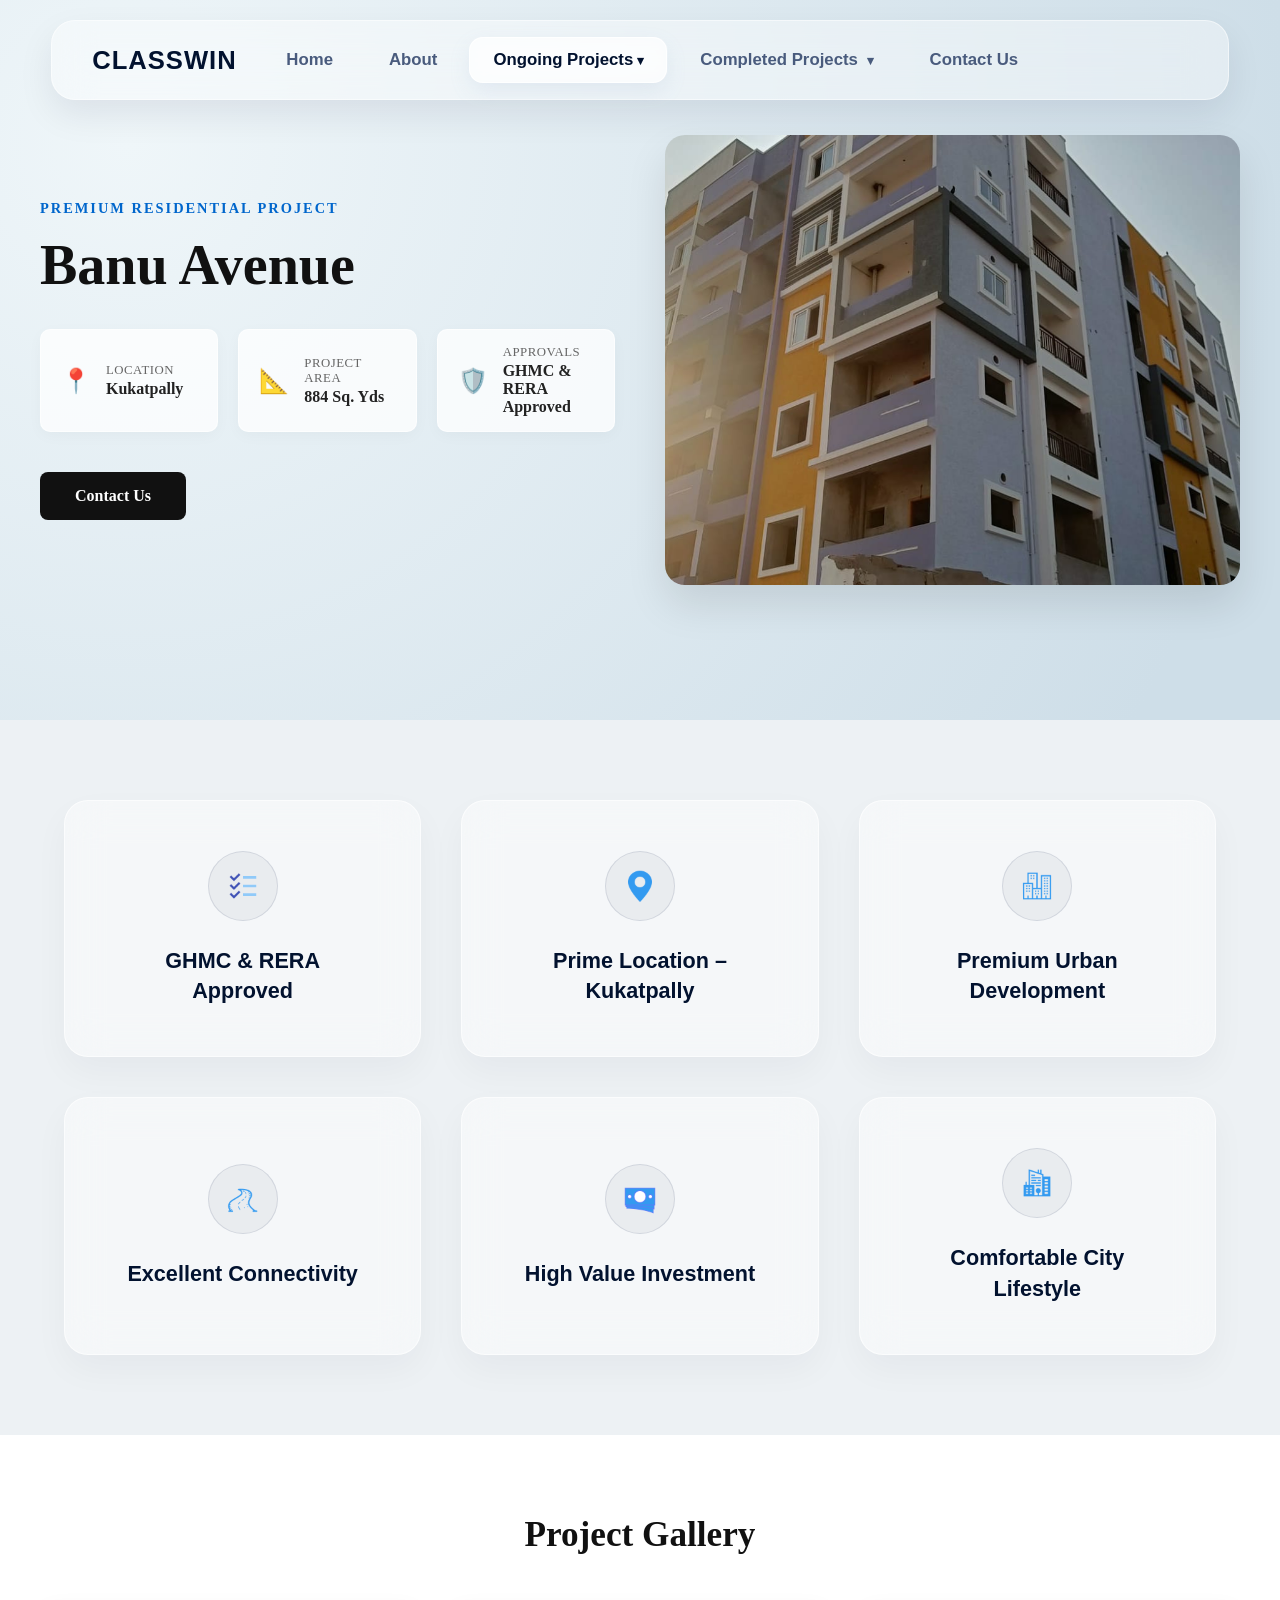
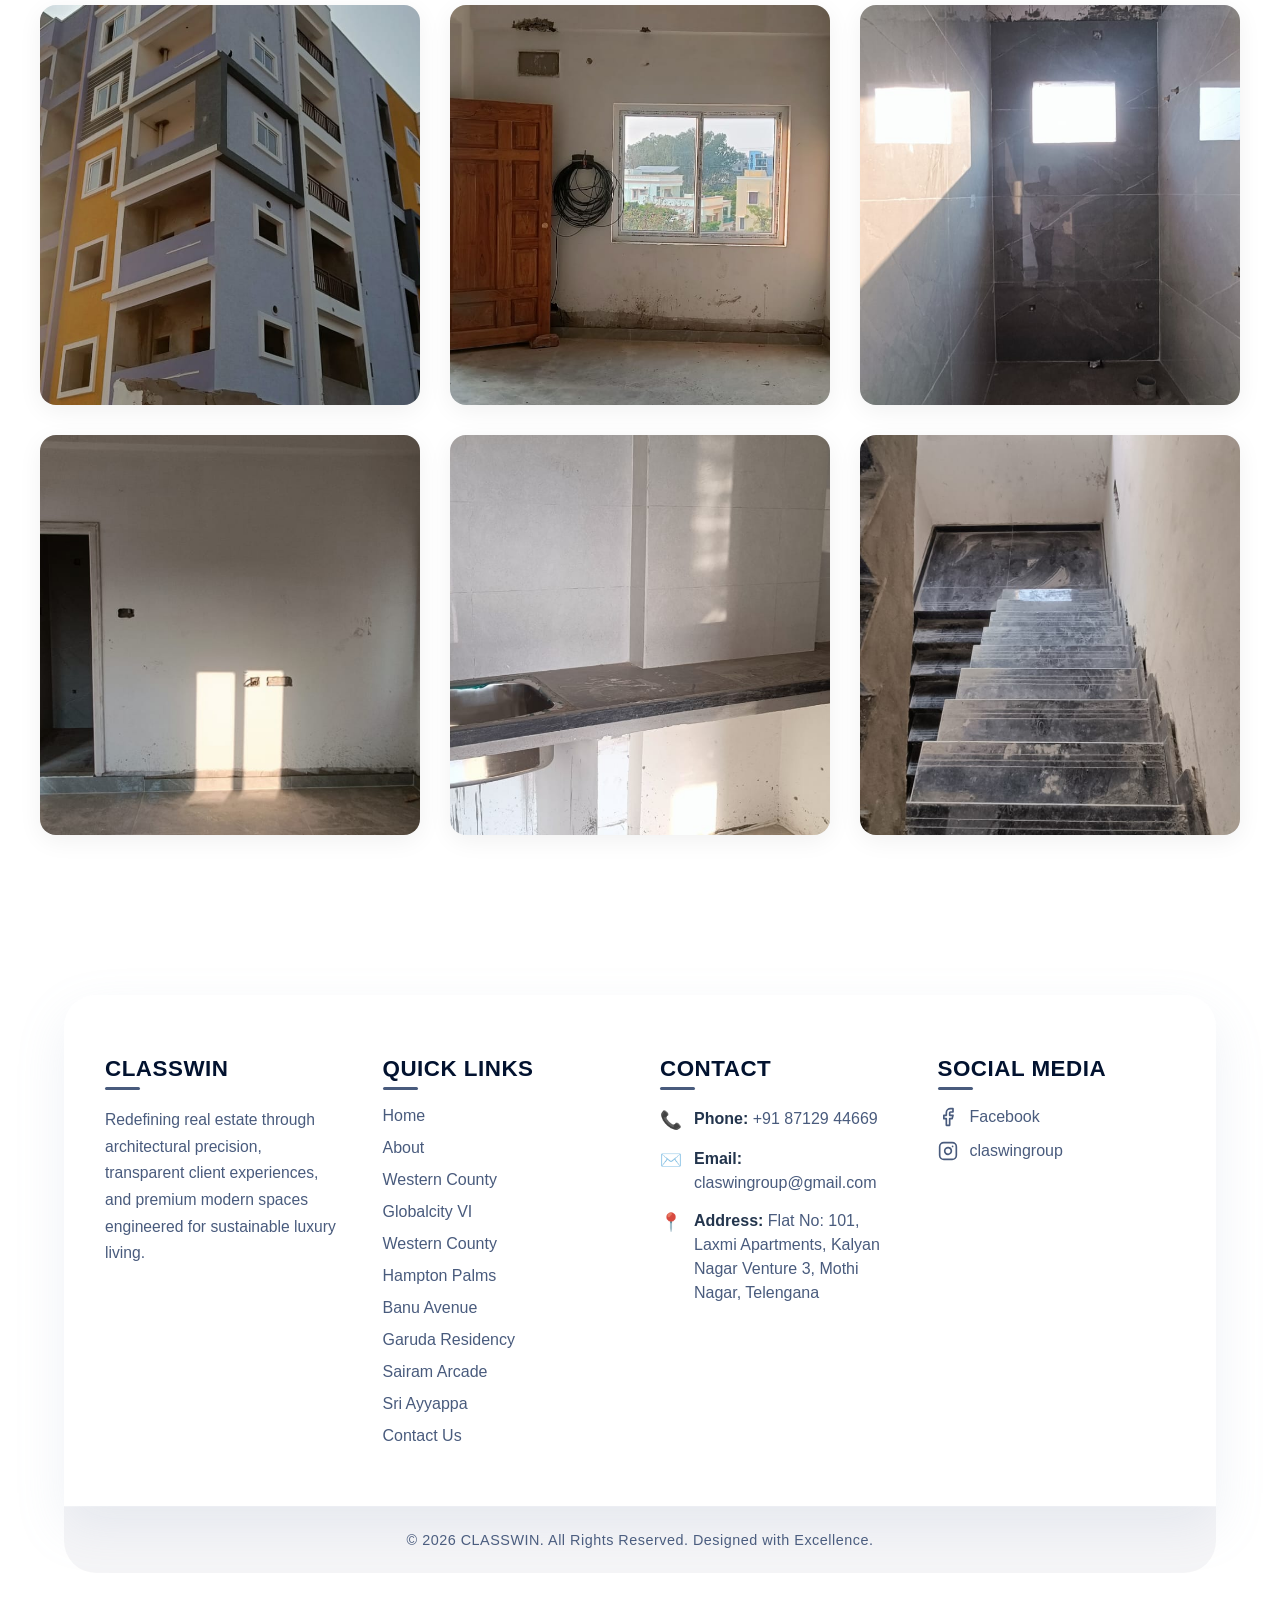
==== commit e7c88999: "Made banu avenue page responsive" ====
--- a/banuavenue.html
+++ b/banuavenue.html
@@ -12,6 +12,10 @@
        <header class="main-header">
      <nav class="navbar">
         <div class="logo">CLASSWIN</div>
+
+        <button class="menu-toggle" aria-label="Open Menu">
+            ☰
+        </button>
         
         <div class="nav-links-container">
             <!-- The sliding glass container element -->
@@ -41,7 +45,7 @@
             </ul>
         </div>
         
-
+        
         <span class="nav-spacer"></span>
     </nav>
 </header>
--- a/CSS/style.css
+++ b/CSS/style.css
@@ -305,15 +305,17 @@
     display: flex;
     justify-content: space-between;
     align-items: flex-start;
+    flex-wrap: wrap;          
+    gap: 40px;                
+
     padding: 60px 40px;
-    
-   
+
     background: rgba(255, 255, 255, 0.45);
     backdrop-filter: blur(20px);
     -webkit-backdrop-filter: blur(20px);
     border: 1px solid rgba(255, 255, 255, 0.6);
-    border-radius: 32px 32px 0 0; 
-    
+    border-radius: 32px 32px 0 0;
+
     box-shadow: 0 20px 50px rgba(139, 163, 197, 0.15);
     font-family: 'Saira', sans-serif;
     font-size: 16px;
@@ -321,8 +323,9 @@
 }
 
 .footer-heading {
-    flex: 1;
-    margin: 0 20px;
+    flex: 1 1 220px;
+    min-width: 220px;
+    margin: 0;
 }
 
 
@@ -471,4 +474,147 @@
 
 
 
-
+.menu-toggle{
+    display:none;
+    background:none;
+    border:none;
+    font-size:2rem;
+    color:#02122F;
+    cursor:pointer;
+    z-index:10001;
+}
+
+@media (max-width:1200px){
+
+    .navbar{
+
+        height:70px;
+
+        padding:0 20px;
+
+    }
+
+    .menu-toggle{
+
+        display:block;
+
+    }
+
+    .nav-links-container{
+
+        position:fixed;
+
+        top:0;
+
+        right:-100%;
+
+        width:280px;
+
+        height:100vh;
+
+        background:white;
+
+        display:flex;
+
+        justify-content:center;
+
+        align-items:center;
+
+        transition:.4s;
+
+        z-index:9999;
+
+    }
+
+    .nav-links{
+
+        flex-direction:column;
+
+        gap:25px;
+    }
+
+    .nav-links-container.active{
+
+        right:0;
+
+    }
+
+    .nav-spacer{
+
+        display:none;
+
+    }
+
+}
+
+
+/* Tablet */
+@media (max-width:1024px){
+
+    .footer{
+        width:95%;
+    }
+
+    .footer-container{
+        padding:50px 30px;
+        gap:35px;
+    }
+
+    .footer-heading{
+        flex:1 1 calc(50% - 20px);
+    }
+
+}
+
+/* Mobile */
+@media (max-width:786px){
+
+    .footer{
+        width:95%;
+        margin:60px auto 30px;
+    }
+
+    .footer-container{
+        flex-direction:column;
+        gap:30px;
+        padding:35px 25px;
+    }
+
+    .footer-heading{
+        width:100%;
+    }
+
+    .footer-heading h2{
+        font-size:1.25rem;
+    }
+
+    .footer-bottom-bar{
+        padding:18px;
+    }
+
+}
+
+/* Small Phones */
+@media (max-width:480px){
+
+    .footer-container{
+        padding:30px 20px;
+    }
+
+    .footer-heading h2{
+        font-size:1.1rem;
+    }
+
+    .footer-1 p,
+    .footer-links li,
+    .footer-contact-list li,
+    .footer-social-links li{
+
+        font-size:.92rem;
+
+    }
+
+}
+
+
+
--- a/CSS/banuavenue.css
+++ b/CSS/banuavenue.css
@@ -146,6 +146,53 @@
     .image-wrapper {
         height: 350px;
     }
+}
+/* ===========================
+   Mobile Phones
+=========================== */
+@media (max-width: 576px) {
+
+    .hero-section{
+        padding:70px 20px;
+        min-height:auto;
+    }
+
+    .hero-content h1{
+        font-size:2.5rem;
+    }
+
+    .hero-tag{
+        font-size:.8rem;
+        letter-spacing:1.5px;
+    }
+
+    .hero-details{
+        grid-template-columns:1fr;
+        gap:15px;
+    }
+
+    .detail-item{
+        justify-content:flex-start;
+        text-align:left;
+        padding:15px;
+    }
+
+    .hero-actions{
+        width:100%;
+    }
+
+    .btn-primary{
+        width:100%;
+        text-align:center;
+        padding:15px 20px;
+        box-sizing:border-box;
+    }
+
+    .image-wrapper{
+        height:260px;
+        border-radius:16px;
+    }
+
 }
 
 .features-grid-section {
@@ -263,21 +310,91 @@
     transform: scale(1) translateY(0);
 }
 
+/* ===========================
+   Tablets
+=========================== */
 @media (max-width: 992px) {
-    .features-container {
+
+    .features-container{
         grid-template-columns: repeat(2, 1fr);
         gap: 30px;
     }
-}
-
+
+}
+
+
+/* ===========================
+   Mobile
+=========================== */
 @media (max-width: 768px) {
-    .features-container {
+
+    .features-container{
         grid-template-columns: 1fr;
         gap: 25px;
     }
-    .feature-parent-card {
+
+    .feature-parent-card{
         min-height: 220px;
     }
+
+}
+
+
+/* ===========================
+   Touch Devices
+   (Phones & Touch Tablets)
+=========================== */
+@media (hover: none) and (pointer: coarse) {
+
+    .feature-parent-card{
+        min-height: 260px;
+    }
+
+    .feature-icon-wrapper{
+        margin-bottom:20px;
+    }
+
+    .feature-child-popup{
+        position: static;
+        opacity: 1;
+        visibility: visible;
+        transform: none;
+        background: transparent;
+        border: none;
+        box-shadow: none;
+        padding: 15px 0 0;
+    }
+
+    .feature-parent-card h3{
+        opacity:1;
+        margin-bottom:10px;
+    }
+
+    .feature-child-popup p{
+        font-size:0.95rem;
+        line-height:1.7;
+    }
+
+    /* Disable hover animation on touch devices */
+    .feature-parent-card:hover{
+        background: rgba(255,255,255,0.45);
+        border-color: rgba(255,255,255,0.6);
+    }
+
+    .feature-parent-card:hover .feature-icon-wrapper{
+        transform:none;
+    }
+
+    .feature-parent-card:hover h3{
+        opacity:1;
+    }
+
+    .feature-parent-card:hover .feature-child-popup{
+        opacity:1;
+        visibility:visible;
+        transform:none;
+    }
+
 }
 .gallery-section {
     background-color: #ffffff;
@@ -302,7 +419,7 @@
 
 .image-grid {
     display: grid;
-    grid-template-columns: repeat(auto-fit, minmax(450px, 1fr));
+    grid-template-columns: repeat(auto-fit, minmax(320px, 1fr));
     grid-gap: 30px;
     grid-auto-rows: 400px;
 }
@@ -339,4 +456,65 @@
         grid-auto-rows: 320px;
         grid-gap: 20px;
     }
+}
+
+@media (min-width: 769px) and (max-width: 1024px) {
+
+    .gallery-section{
+        padding: 70px 4%;
+    }
+
+    .gallery-title{
+        font-size: 2rem;
+        margin-bottom: 40px;
+    }
+
+    .image-grid{
+        grid-template-columns: repeat(2, 1fr);
+        grid-auto-rows: 300px;
+        gap: 20px;
+    }
+
+}
+
+
+@media (max-width: 768px){
+
+    .gallery-section{
+        padding: 60px 5%;
+    }
+
+    .gallery-title{
+        font-size: 1.8rem;
+        margin-bottom: 35px;
+    }
+
+    .image-grid{
+        grid-template-columns: 1fr;
+        grid-auto-rows: 260px;
+        gap: 18px;
+    }
+
+    .gallery-card{
+        border-radius: 14px;
+    }
+
+}
+
+
+@media (max-width: 480px){
+
+    .gallery-section{
+        padding: 50px 4%;
+    }
+
+    .gallery-title{
+        font-size: 1.6rem;
+    }
+
+    .image-grid{
+        grid-auto-rows: 220px;
+        gap: 15px;
+    }
+
 }
